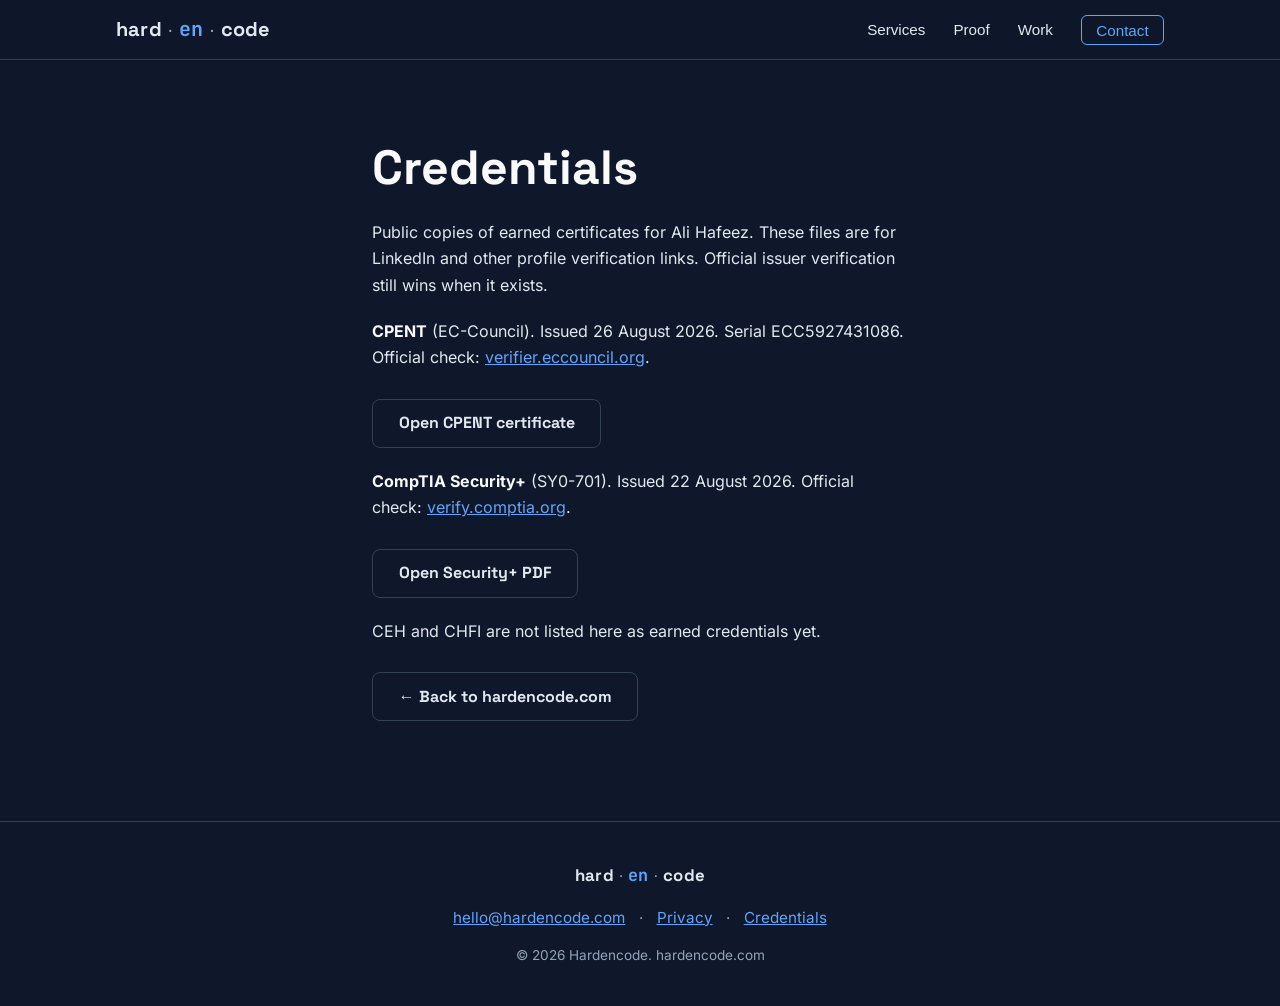
==== credentials/index.html @ 601f2bc2 "feat: publish CPENT and Security+ certificate copies under /credentials/" ====
<!DOCTYPE html>
<html lang="en-US">
<head>
<meta charset="UTF-8">
<meta name="viewport" content="width=device-width, initial-scale=1">
<title>Credentials | Hardencode</title>
<meta name="description" content="Public copies of Ali Hafeez's earned security certificates: EC-Council CPENT and CompTIA Security+.">
<link rel="canonical" href="https://hardencode.com/credentials/">
<meta name="robots" content="index, follow">
<link rel="icon" href="/icons/favicon.ico" sizes="32x32">
<link rel="apple-touch-icon" href="/icons/apple-touch-icon.png">
<link rel="manifest" href="/site.webmanifest">
<meta name="theme-color" content="#0f172a">
<link rel="stylesheet" href="/styles.min.css">
</head>
<body>

<header class="nav" id="top">
  <nav class="nav-inner" aria-label="Main">
    <a class="logo" href="/" aria-label="Hardencode home">
      <span class="logo-hard">hard</span><span class="logo-dot">&nbsp;·&nbsp;</span><span class="logo-en">en</span><span class="logo-dot">&nbsp;·&nbsp;</span><span class="logo-code">code</span>
    </a>
    <ul class="nav-links nav-links-static">
      <li><a href="/#services">Services</a></li>
      <li><a href="/#proof">Proof</a></li>
      <li><a href="/#work">Work</a></li>
      <li><a href="/#contact" class="nav-cta">Contact</a></li>
    </ul>
  </nav>
</header>

<main>
  <section class="page">
    <div class="container container-narrow">
      <h1>Credentials</h1>
      <p>Public copies of earned certificates for Ali Hafeez. These files are for LinkedIn and other profile verification links. Official issuer verification still wins when it exists.</p>
      <p><strong>CPENT</strong> (EC-Council). Issued 26 August 2026. Serial ECC5927431086. Official check: <a href="https://verifier.eccouncil.org/">verifier.eccouncil.org</a>.</p>
      <p><a class="btn btn-ghost" href="/credentials/cpent.png">Open CPENT certificate</a></p>
      <p><strong>CompTIA Security+</strong> (SY0-701). Issued 22 August 2026. Official check: <a href="https://verify.comptia.org">verify.comptia.org</a>.</p>
      <p><a class="btn btn-ghost" href="/credentials/comptia-security-plus.pdf">Open Security+ PDF</a></p>
      <p>CEH and CHFI are not listed here as earned credentials yet.</p>
      <p><a class="btn btn-ghost" href="/">&larr; Back to hardencode.com</a></p>
    </div>
  </section>
</main>

<footer class="footer">
  <div class="container footer-inner">
    <a class="logo logo-small" href="/" aria-label="Hardencode home">
      <span class="logo-hard">hard</span><span class="logo-dot">&nbsp;·&nbsp;</span><span class="logo-en">en</span><span class="logo-dot">&nbsp;·&nbsp;</span><span class="logo-code">code</span>
    </a>
    <p class="footer-links">
      <a href="mailto:hello@hardencode.com">hello@hardencode.com</a>
      <span class="footer-sep" aria-hidden="true">·</span>
      <a href="/privacy.html">Privacy</a>
      <span class="footer-sep" aria-hidden="true">·</span>
      <a href="/credentials/">Credentials</a>
    </p>
    <p class="footer-copy">&copy; 2026 Hardencode. hardencode.com</p>
  </div>
</footer>

</body>
</html>
---- styles.min.css ----
@font-face{font-family:Space Grotesk;font-style:normal;font-weight:400;font-display:swap;src:url(/fonts/space-grotesk-v22-latin-regular.woff2) format("woff2")}@font-face{font-family:Space Grotesk;font-style:normal;font-weight:700;font-display:swap;src:url(/fonts/space-grotesk-v22-latin-700.woff2) format("woff2")}@font-face{font-family:Inter;font-style:normal;font-weight:400;font-display:swap;src:url(/fonts/inter-v20-latin-regular.woff2) format("woff2")}@font-face{font-family:Inter;font-style:normal;font-weight:500;font-display:swap;src:url(/fonts/inter-v20-latin-500.woff2) format("woff2")}@font-face{font-family:Inter;font-style:normal;font-weight:700;font-display:swap;src:url(/fonts/inter-v20-latin-700.woff2) format("woff2")}@font-face{font-family:JetBrains Mono;font-style:normal;font-weight:700;font-display:optional;src:url(/fonts/jetbrains-mono-v24-latin-700.woff2) format("woff2")}:root{--navy: #0f172a;--slate: #1e293b;--offwhite: #f8fafc;--light: #e2e8f0;--muted: #94a3b8;--blue: #3b82f6;--blue-bright: #60a5fa;--blue-deep: #2563eb;--blue-ink: #1d4ed8;--green: #22c55e;--border: #334155;--font-heading: "Space Grotesk", "Segoe UI", Arial, sans-serif;--font-body: "Inter", "Segoe UI", Arial, sans-serif;--font-mono: "JetBrains Mono", Consolas, monospace}*{margin:0;padding:0;box-sizing:border-box}html{scroll-behavior:smooth;scroll-padding-top:4.5rem}body{font-family:var(--font-body);background:var(--navy);color:var(--light);line-height:1.65;-webkit-font-smoothing:antialiased}h1,h2,h3{font-family:var(--font-heading);font-weight:700;line-height:1.15}a{color:var(--blue-bright)}a:hover{color:#93c5fd}strong{color:inherit}.container{max-width:68rem;margin:0 auto;padding:0 1.25rem}.container-narrow{max-width:36rem}.logo{font-size:1.25rem;text-decoration:none;white-space:nowrap;letter-spacing:.01em}.logo-hard,.logo-code{font-family:var(--font-heading);font-weight:700;color:var(--light)}.logo-en{font-family:var(--font-mono);font-weight:700;color:var(--blue-bright)}.logo-dot{font-family:var(--font-heading);font-weight:400;color:var(--muted)}.logo-small{font-size:1.05rem}.nav{position:sticky;top:0;z-index:50;background:#0f172aeb;backdrop-filter:blur(8px);border-bottom:1px solid var(--border)}.nav-inner{max-width:68rem;margin:0 auto;padding:.8rem 1.25rem;display:flex;align-items:center;justify-content:space-between;gap:1rem}.nav-links{display:flex;align-items:center;gap:1.75rem;list-style:none}.nav-links a{color:var(--light);text-decoration:none;font-size:.95rem;font-weight:500}.nav-links a:hover{color:var(--blue-bright)}.nav-links .nav-cta{color:var(--blue-bright);border:1px solid var(--blue-bright);border-radius:6px;padding:.35rem .9rem}.nav-links .nav-cta:hover{color:var(--navy);background:var(--blue-bright);border-color:var(--blue-bright)}.nav-toggle{display:none;flex-direction:column;gap:5px;background:none;border:0;padding:.4rem;cursor:pointer}.nav-toggle span{display:block;width:22px;height:2px;background:var(--light);transition:transform .2s,opacity .2s}.nav-toggle[aria-expanded=true] span:nth-child(1){transform:translateY(7px) rotate(45deg)}.nav-toggle[aria-expanded=true] span:nth-child(2){opacity:0}.nav-toggle[aria-expanded=true] span:nth-child(3){transform:translateY(-7px) rotate(-45deg)}.hero{padding:6.5rem 0 5.5rem;background:radial-gradient(ellipse 70% 55% at 75% 10%,rgba(59,130,246,.14),transparent),var(--navy)}.hero-grid{display:grid;grid-template-columns:1.15fr 1fr;gap:3rem;align-items:start}.hero-visual{min-height:17.5rem}.term{background:#0b1120;border:1px solid var(--border);border-radius:12px;overflow:hidden;box-shadow:0 20px 50px #00000073;font-family:var(--font-mono);font-size:.82rem;min-height:17.5rem}.term-bar{display:flex;align-items:center;gap:.45rem;background:var(--slate);border-bottom:1px solid var(--border);padding:.6rem .9rem}.term-bar span{width:11px;height:11px;border-radius:50%;background:var(--border)}.term-bar p{margin-left:.5rem;color:var(--muted);font-size:.75rem}.term-body{padding:1.1rem 1.2rem 1.3rem;line-height:2}.term-body p{color:var(--light);white-space:nowrap}.t-prompt{color:var(--blue-bright);font-weight:700;margin-right:.4rem}.t-line{color:var(--muted);padding-left:1.1rem}.t-warn{color:#fbbf24;margin-left:.5rem}.t-ok{color:var(--green);margin-left:.5rem;font-weight:700}.t-cursor{display:inline-block;width:.55em;height:1.1em;margin-left:.3rem;vertical-align:text-bottom;background:var(--blue-bright);animation:blink 1.1s steps(1) infinite}@keyframes blink{50%{opacity:0}}@media(prefers-reduced-motion:reduce){.t-cursor{animation:none}}.hero-kicker{font-family:var(--font-mono);font-weight:700;font-size:.85rem;color:var(--blue-bright);letter-spacing:.08em;margin-bottom:1.25rem}.hero h1{font-size:clamp(2.3rem,6vw,4rem);color:var(--offwhite);margin-bottom:1.25rem;min-height:2.5em}.hero-sub{font-size:1.2rem;color:var(--muted);max-width:38rem;margin-bottom:2.25rem}.hero-sub strong{color:var(--light)}.btn{display:inline-flex;align-items:center;justify-content:center;font-family:var(--font-heading);font-weight:700;font-size:1rem;line-height:1.25;text-decoration:none;border-radius:8px;border:1px solid transparent;padding:.85rem 1.6rem;transition:background .15s,color .15s,border-color .15s}.btn-primary{background:var(--blue-deep);border-color:var(--blue-deep);color:#fff}.btn-primary:hover{background:var(--blue-bright);border-color:var(--blue-bright);color:var(--navy)}.btn-ghost{border-color:var(--border);color:var(--light);background:transparent;cursor:pointer}.btn-ghost:hover{border-color:var(--blue-bright);color:var(--blue-bright)}.hero-actions{display:flex;flex-wrap:wrap;align-items:center;gap:.75rem 1rem}.hero-or{color:var(--muted);font-size:.95rem}.btn-block{width:100%;cursor:pointer}.btn:disabled{opacity:.65;cursor:wait}.text-link{background:none;border:0;padding:0;color:var(--blue-bright);font:inherit;cursor:pointer;text-decoration:underline;text-underline-offset:.15em}.text-link:hover{color:#93c5fd}.banner{background:var(--slate);border-top:1px solid var(--border);border-bottom:1px solid var(--border);padding:1.4rem 0}.banner p{font-family:var(--font-mono);font-weight:700;font-size:clamp(.9rem,2.4vw,1.15rem);text-align:center;color:var(--light);display:flex;flex-wrap:wrap;justify-content:center;gap:.4rem 1.1rem}.banner .banner-tail{color:var(--blue-bright)}section h2{font-size:clamp(1.7rem,4vw,2.4rem);color:var(--offwhite);margin-bottom:2.25rem}.services{padding:5rem 0}.cards{display:grid;grid-template-columns:repeat(auto-fit,minmax(17rem,1fr));gap:1.5rem}.card{background:var(--slate);border:1px solid var(--border);border-radius:12px;padding:1.75rem}.card-tag{font-family:var(--font-mono);font-weight:700;font-size:.75rem;letter-spacing:.1em;text-transform:uppercase;color:var(--blue-bright);margin-bottom:.9rem}.card h3{font-size:1.3rem;color:var(--offwhite);margin-bottom:.8rem}.card p{color:var(--muted);font-size:.98rem}.card p strong{color:var(--light)}.card-points{list-style:none;margin-top:1rem;display:grid;gap:.55rem}.card-points li{color:var(--muted);font-size:.95rem;padding-left:1.2rem;position:relative}.card-points li:before{content:"\203a";position:absolute;left:0;color:var(--blue-bright);font-weight:700}.card-points li strong{color:var(--light)}.proof{background:var(--offwhite);color:var(--navy);padding:5rem 0}.proof h2{color:var(--navy)}.proof a{color:var(--blue-ink)}.proof a:hover{color:#1e40af}.proof-grid{list-style:none;display:grid;grid-template-columns:repeat(3,1fr);gap:1.1rem 1.5rem;font-size:1.02rem}.proof-grid li{display:flex;align-items:flex-start;gap:.6rem;background:#fff;border:1px solid #e2e8f0;border-radius:10px;padding:.9rem 1.1rem;color:var(--navy)}.proof-grid li strong{color:var(--navy)}.founder-note{margin-top:2.25rem;color:#475569;font-size:1rem;max-width:46rem}.founder-note strong{color:var(--navy)}.check{color:var(--green);font-weight:700;flex-shrink:0}.work{padding:5rem 0;background:var(--navy)}.case-list{display:grid;gap:1.5rem}.case{background:var(--slate);border:1px solid var(--border);border-radius:12px;padding:2rem}.case h3{font-size:1.4rem;color:var(--offwhite);margin-bottom:.8rem}.case p{color:var(--muted);max-width:52rem}.case p strong{color:var(--light)}.tech{list-style:none;display:flex;flex-wrap:wrap;gap:.5rem;margin-top:1.2rem}.tech li{font-family:var(--font-mono);font-weight:700;font-size:.78rem;color:var(--blue-bright);background:#3b82f61a;border:1px solid rgba(59,130,246,.35);border-radius:999px;padding:.25rem .75rem}.section-anchor{position:relative;top:0;height:0;width:0;overflow:hidden}.contact{background:var(--slate);border-top:1px solid var(--border);padding:5rem 0;text-align:center}.contact-lead{color:var(--light);font-family:var(--font-heading);font-size:clamp(1.15rem,3vw,1.45rem);font-weight:700;margin:0 auto 2rem;max-width:36rem}.query-form{position:relative;text-align:left;margin:0 auto}.field{margin-bottom:1.1rem}.field label{display:block;font-size:.9rem;font-weight:500;color:var(--muted);margin-bottom:.4rem}.field input,.field textarea{width:100%;font:inherit;color:var(--offwhite);background:var(--navy);border:1px solid var(--border);border-radius:8px;padding:.75rem .9rem;outline:none;transition:border-color .15s}.field input::placeholder,.field textarea::placeholder{color:#64748b}.field input:focus,.field textarea:focus{border-color:var(--blue-bright)}.field textarea{resize:vertical;min-height:8rem}.hp{position:absolute;left:-10000px;width:1px;height:1px;overflow:hidden}.form-status{min-height:1.4em;margin-top:1rem;font-size:.95rem;color:var(--muted);text-align:center}.form-status-ok{color:var(--green)}.form-status-error{color:#f87171}.contact-secondary{margin-top:2rem;padding-top:1.75rem;border-top:1px solid var(--border)}.contact-or{font-family:var(--font-heading);font-weight:700;font-size:1.05rem;color:var(--light);margin-bottom:.85rem}.contact-secondary .btn-ghost{width:100%}.booking-modal{position:fixed;top:50%;left:50%;transform:translate(-50%,-50%);margin:0;border:1px solid #e2e8f0;padding:0;width:min(26rem,calc(100vw - 1.5rem));height:min(calc(34rem + 100px),calc(100dvh - 2rem));max-width:calc(100vw - 1.5rem);max-height:calc(100dvh - 2rem);background:#fff;color:#0f172a;color-scheme:light;border-radius:12px;overflow:hidden}.booking-modal::backdrop{background:#0f172a8c}.booking-close{position:absolute;top:.45rem;right:.45rem;z-index:2;width:2rem;height:2rem;display:grid;place-items:center;font:inherit;font-size:1.35rem;line-height:1;color:#64748b;background:#fff;border:1px solid #e2e8f0;border-radius:6px;cursor:pointer}.booking-close:hover{color:#0f172a;border-color:var(--blue-bright)}.booking{margin:0;width:100%;height:100%;background:#fff}.booking iframe{display:block;width:100%;height:100%;border:0;background:#fff;color-scheme:light}.footer{background:var(--navy);border-top:1px solid var(--border);padding:2.5rem 0}.footer-inner{display:flex;flex-direction:column;align-items:center;gap:.9rem;text-align:center}.footer-links{font-size:.95rem}.footer-sep{color:var(--muted);margin:0 .6rem}.footer-copy{color:var(--muted);font-size:.85rem}.page{padding:5rem 0;min-height:55vh}.page h1{font-size:clamp(2rem,5vw,3rem);color:var(--offwhite);margin-bottom:1.5rem}.page p{margin-bottom:1.25rem;color:var(--light)}.page p strong{color:var(--offwhite)}.page .btn{margin-top:.5rem}.page-404{text-align:center}@media(max-width:980px){.hero-grid{grid-template-columns:1fr;gap:2.5rem}.hero-visual{max-width:30rem}.proof-grid{grid-template-columns:repeat(2,1fr)}}@media(max-width:720px){.nav-toggle{display:flex}.nav-links{display:none;position:absolute;top:100%;left:0;right:0;flex-direction:column;align-items:stretch;gap:0;background:var(--slate);border-bottom:1px solid var(--border);padding:.5rem 0}.nav-links.open{display:flex}.nav-links li a{display:block;padding:.85rem 1.5rem}.nav-links .nav-cta{border:0;border-radius:0;padding:.85rem 1.5rem}.nav-links-static{display:none}.hero{padding:4.5rem 0 4rem}.proof-grid{grid-template-columns:1fr}.case{padding:1.5rem}.hero-actions{flex-direction:column;align-items:flex-start}.booking-modal{width:calc(100vw - 1rem);height:min(calc(34rem + 100px),calc(100dvh - 1rem))}}
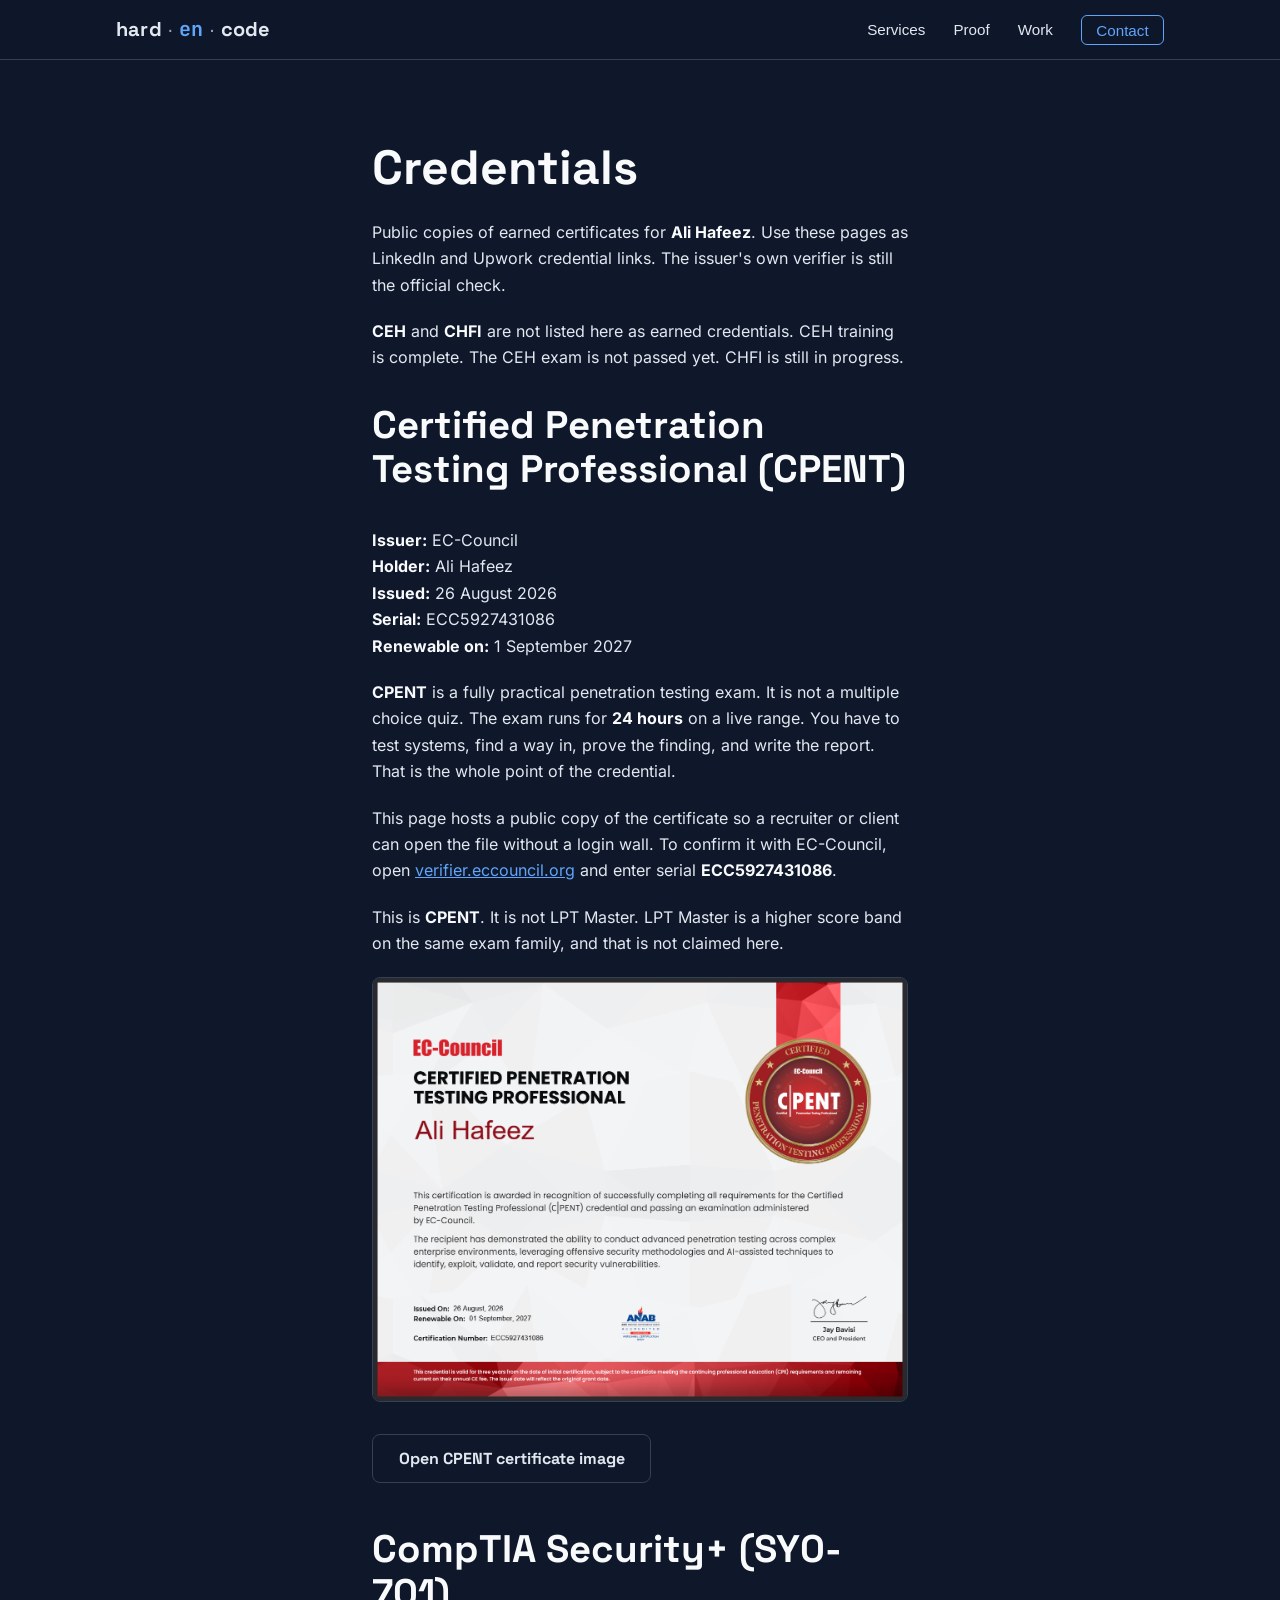
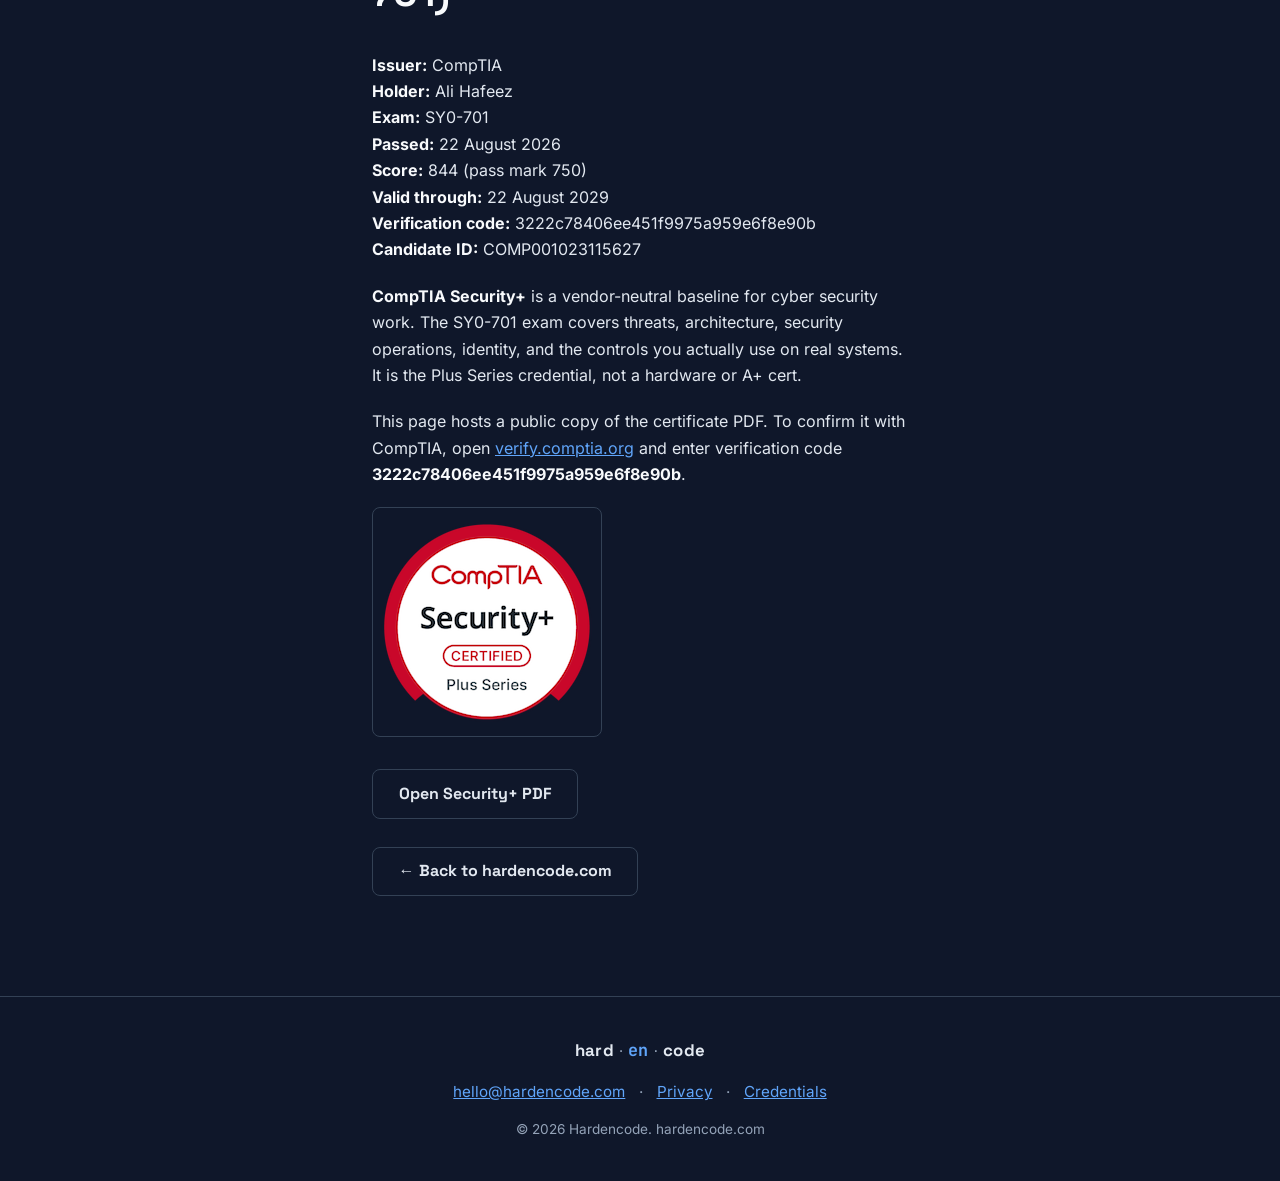
==== commit 352478ea: "feat: detailed credentials page with CSP-safe stylesheet Co-authored-by: Cursor <cursoragent@cursor." ====
--- a/credentials/index.html
+++ b/credentials/index.html
@@ -4,7 +4,7 @@
 <meta charset="UTF-8">
 <meta name="viewport" content="width=device-width, initial-scale=1">
 <title>Credentials | Hardencode</title>
-<meta name="description" content="Public copies of Ali Hafeez's earned security certificates: EC-Council CPENT and CompTIA Security+.">
+<meta name="description" content="Public copies of Ali Hafeez's earned security certificates: EC-Council CPENT and CompTIA Security+ (SY0-701).">
 <link rel="canonical" href="https://hardencode.com/credentials/">
 <meta name="robots" content="index, follow">
 <link rel="icon" href="/icons/favicon.ico" sizes="32x32">
@@ -12,6 +12,7 @@
 <link rel="manifest" href="/site.webmanifest">
 <meta name="theme-color" content="#0f172a">
 <link rel="stylesheet" href="/styles.min.css">
+<link rel="stylesheet" href="/credentials/credentials.css">
 </head>
 <body>
 
@@ -33,12 +34,35 @@
   <section class="page">
     <div class="container container-narrow">
       <h1>Credentials</h1>
-      <p>Public copies of earned certificates for Ali Hafeez. These files are for LinkedIn and other profile verification links. Official issuer verification still wins when it exists.</p>
-      <p><strong>CPENT</strong> (EC-Council). Issued 26 August 2026. Serial ECC5927431086. Official check: <a href="https://verifier.eccouncil.org/">verifier.eccouncil.org</a>.</p>
-      <p><a class="btn btn-ghost" href="/credentials/cpent.png">Open CPENT certificate</a></p>
-      <p><strong>CompTIA Security+</strong> (SY0-701). Issued 22 August 2026. Official check: <a href="https://verify.comptia.org">verify.comptia.org</a>.</p>
-      <p><a class="btn btn-ghost" href="/credentials/comptia-security-plus.pdf">Open Security+ PDF</a></p>
-      <p>CEH and CHFI are not listed here as earned credentials yet.</p>
+      <p>Public copies of earned certificates for <strong>Ali Hafeez</strong>. Use these pages as LinkedIn and Upwork credential links. The issuer's own verifier is still the official check.</p>
+      <p><strong>CEH</strong> and <strong>CHFI</strong> are not listed here as earned credentials. CEH training is complete. The CEH exam is not passed yet. CHFI is still in progress.</p>
+
+      <h2 id="cpent">Certified Penetration Testing Professional (CPENT)</h2>
+      <p><strong>Issuer:</strong> EC-Council<br>
+      <strong>Holder:</strong> Ali Hafeez<br>
+      <strong>Issued:</strong> 26 August 2026<br>
+      <strong>Serial:</strong> ECC5927431086<br>
+      <strong>Renewable on:</strong> 1 September 2027</p>
+      <p><strong>CPENT</strong> is a fully practical penetration testing exam. It is not a multiple choice quiz. The exam runs for <strong>24 hours</strong> on a live range. You have to test systems, find a way in, prove the finding, and write the report. That is the whole point of the credential.</p>
+      <p>This page hosts a public copy of the certificate so a recruiter or client can open the file without a login wall. To confirm it with EC-Council, open <a href="https://verifier.eccouncil.org/">verifier.eccouncil.org</a> and enter serial <strong>ECC5927431086</strong>.</p>
+      <p>This is <strong>CPENT</strong>. It is not LPT Master. LPT Master is a higher score band on the same exam family, and that is not claimed here.</p>
+      <img class="cred-frame" src="/credentials/cpent.png" alt="EC-Council CPENT certificate issued to Ali Hafeez on 26 August 2026, serial ECC5927431086">
+      <p class="cred-actions"><a class="btn btn-ghost" href="/credentials/cpent.png">Open CPENT certificate image</a></p>
+
+      <h2 id="security-plus">CompTIA Security+ (SY0-701)</h2>
+      <p><strong>Issuer:</strong> CompTIA<br>
+      <strong>Holder:</strong> Ali Hafeez<br>
+      <strong>Exam:</strong> SY0-701<br>
+      <strong>Passed:</strong> 22 August 2026<br>
+      <strong>Score:</strong> 844 (pass mark 750)<br>
+      <strong>Valid through:</strong> 22 August 2029<br>
+      <strong>Verification code:</strong> 3222c78406ee451f9975a959e6f8e90b<br>
+      <strong>Candidate ID:</strong> COMP001023115627</p>
+      <p><strong>CompTIA Security+</strong> is a vendor-neutral baseline for cyber security work. The SY0-701 exam covers threats, architecture, security operations, identity, and the controls you actually use on real systems. It is the Plus Series credential, not a hardware or A+ cert.</p>
+      <p>This page hosts a public copy of the certificate PDF. To confirm it with CompTIA, open <a href="https://verify.comptia.org">verify.comptia.org</a> and enter verification code <strong>3222c78406ee451f9975a959e6f8e90b</strong>.</p>
+      <img class="cred-frame" src="/credentials/comptia-security-plus.png" alt="CompTIA Security+ certificate issued to Ali Hafeez, exam SY0-701">
+      <p class="cred-actions"><a class="btn btn-ghost" href="/credentials/comptia-security-plus.pdf">Open Security+ PDF</a></p>
+
       <p><a class="btn btn-ghost" href="/">&larr; Back to hardencode.com</a></p>
     </div>
   </section>
--- a/credentials/credentials.css
+++ b/credentials/credentials.css
@@ -0,0 +1,6 @@
+.page h2 { margin-top: 2.75rem; }
+.page h2:first-of-type { margin-top: 2rem; }
+.cred-frame { max-width: 100%; height: auto; border: 1px solid #334155; border-radius: 8px; margin: 1rem 0 1.5rem; display: block; }
+.cred-actions { display: flex; flex-wrap: wrap; gap: 0.75rem 1rem; margin: 1.25rem 0 0.5rem; }
+.page ul { margin: 0 0 1.25rem 1.2rem; color: var(--light, #e2e8f0); }
+.page li { margin-bottom: 0.45rem; }
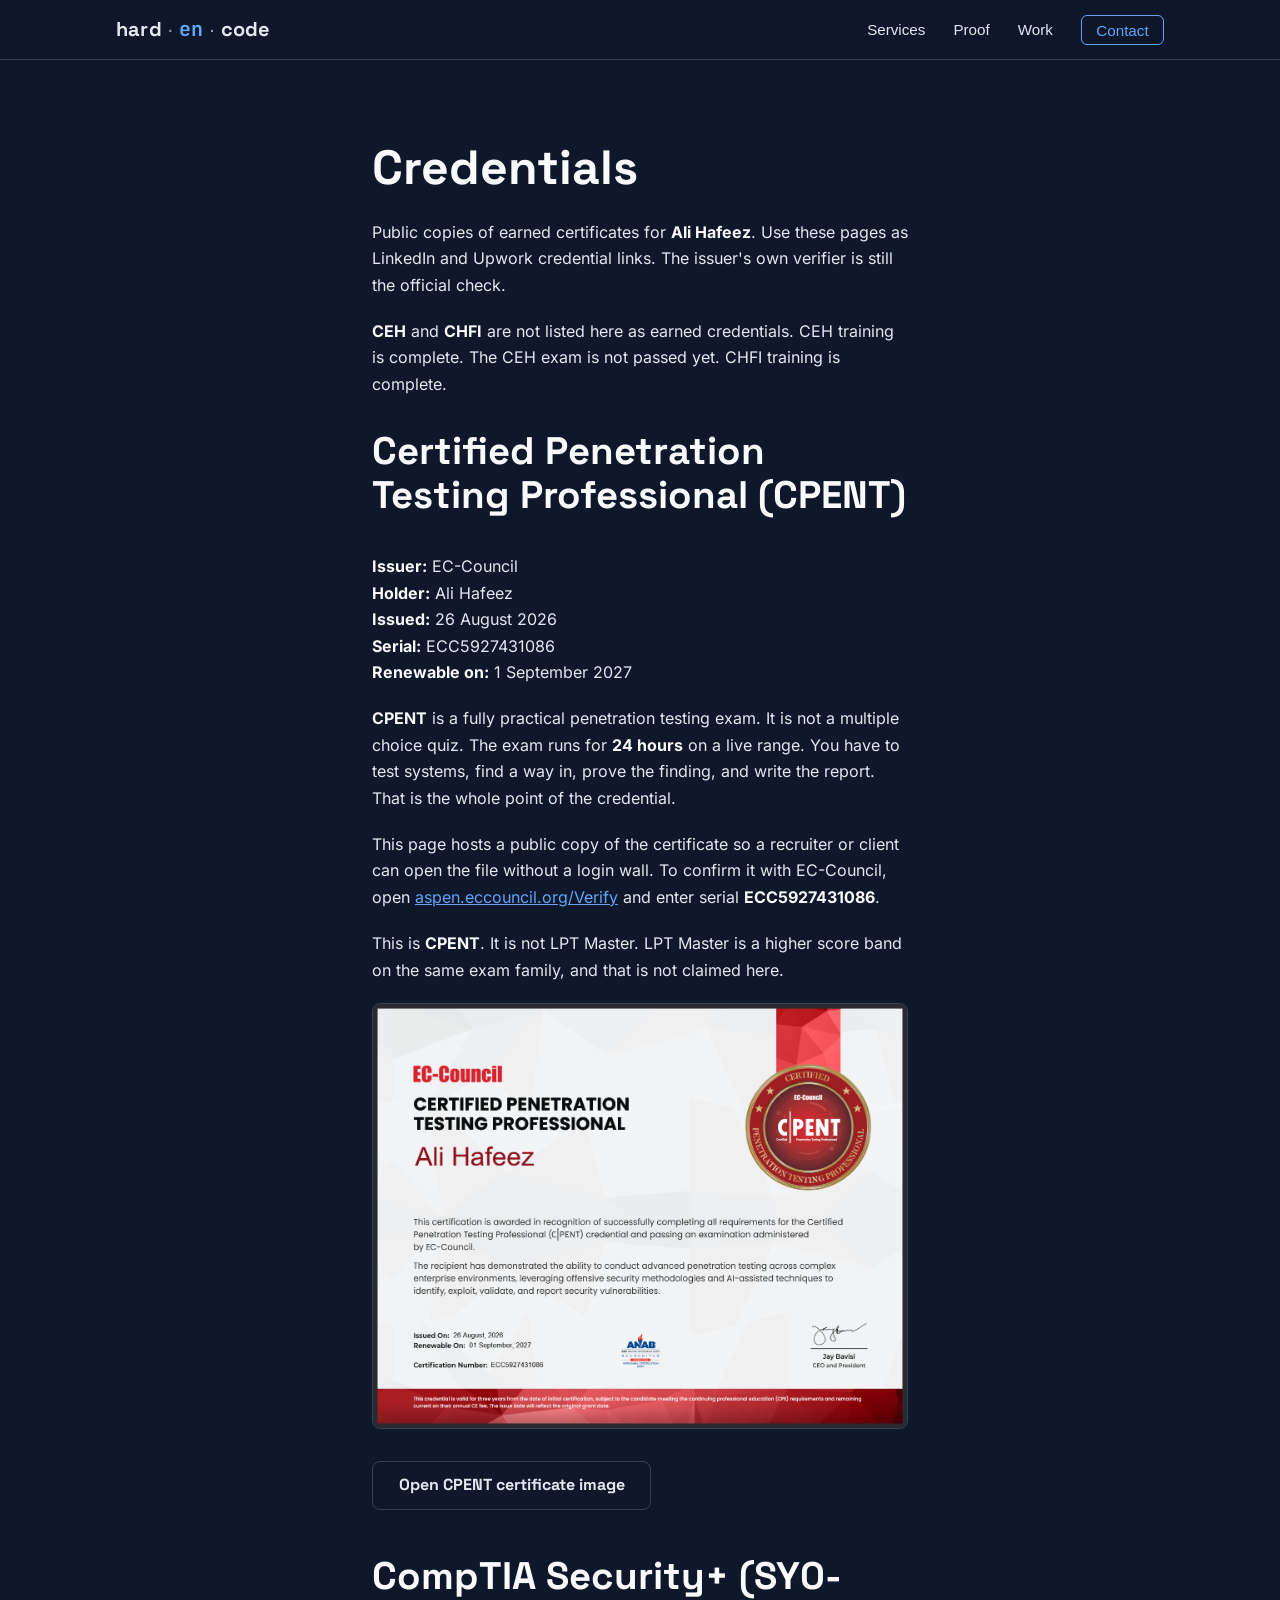
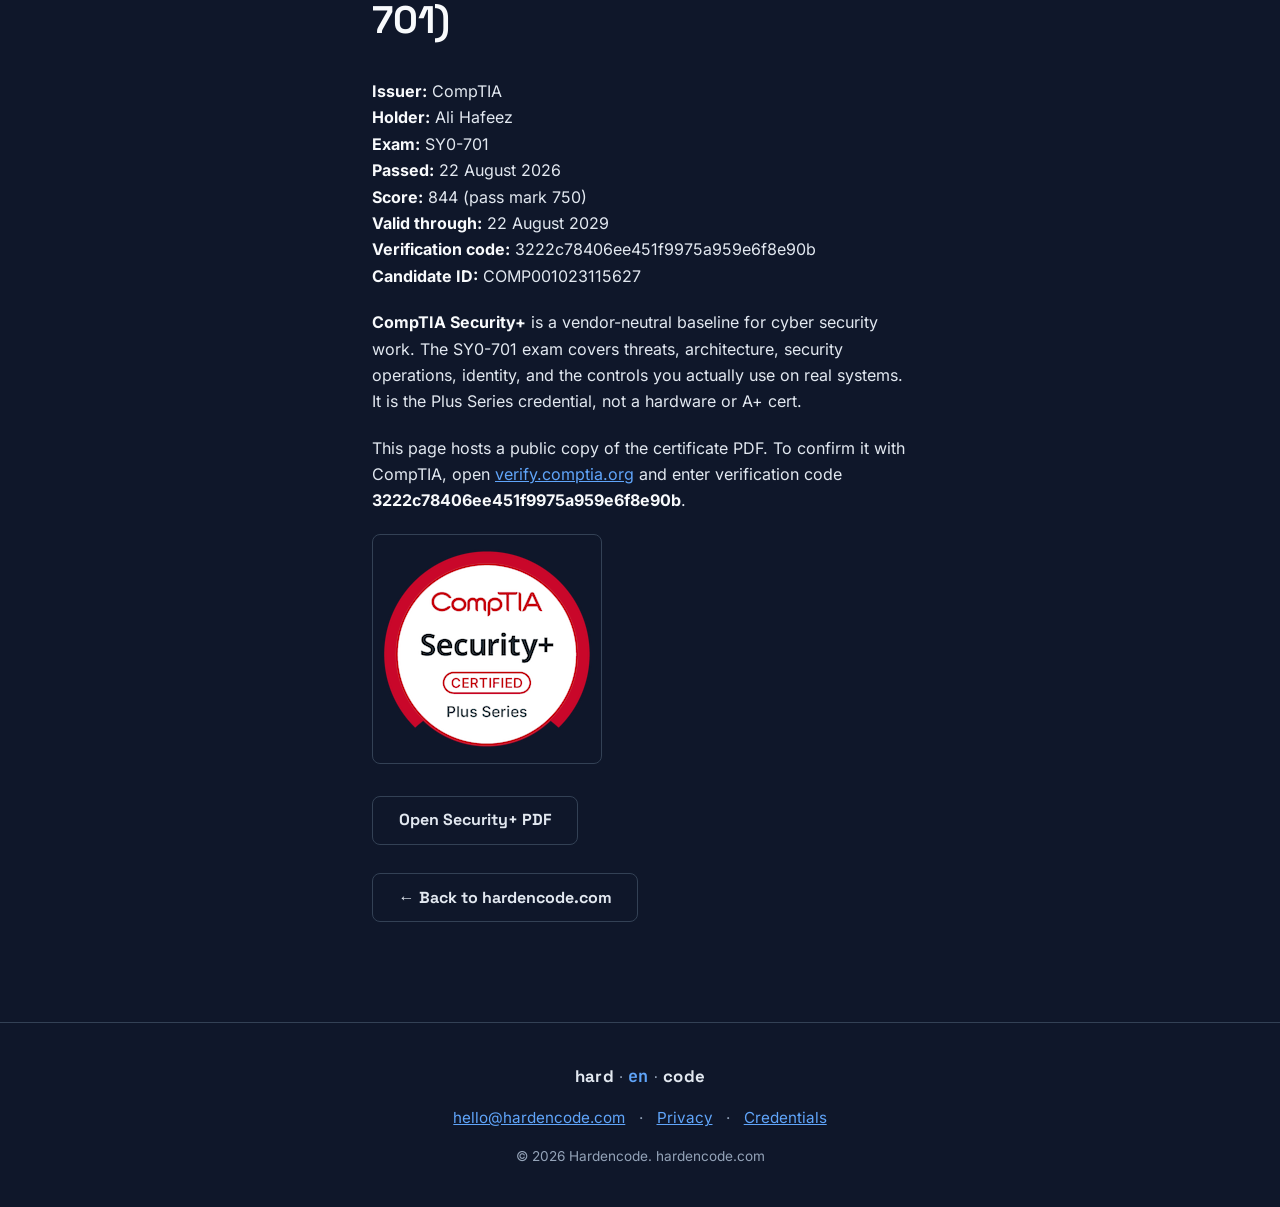
==== commit 8b8d9644: "fix: point CPENT verify to Aspen and mark CHFI training complete. Co-authored-by: Cursor <cursoragen" ====
--- a/credentials/index.html
+++ b/credentials/index.html
@@ -35,7 +35,7 @@
     <div class="container container-narrow">
       <h1>Credentials</h1>
       <p>Public copies of earned certificates for <strong>Ali Hafeez</strong>. Use these pages as LinkedIn and Upwork credential links. The issuer's own verifier is still the official check.</p>
-      <p><strong>CEH</strong> and <strong>CHFI</strong> are not listed here as earned credentials. CEH training is complete. The CEH exam is not passed yet. CHFI is still in progress.</p>
+      <p><strong>CEH</strong> and <strong>CHFI</strong> are not listed here as earned credentials. CEH training is complete. The CEH exam is not passed yet. CHFI training is complete.</p>
 
       <h2 id="cpent">Certified Penetration Testing Professional (CPENT)</h2>
       <p><strong>Issuer:</strong> EC-Council<br>
@@ -44,10 +44,10 @@
       <strong>Serial:</strong> ECC5927431086<br>
       <strong>Renewable on:</strong> 1 September 2027</p>
       <p><strong>CPENT</strong> is a fully practical penetration testing exam. It is not a multiple choice quiz. The exam runs for <strong>24 hours</strong> on a live range. You have to test systems, find a way in, prove the finding, and write the report. That is the whole point of the credential.</p>
-      <p>This page hosts a public copy of the certificate so a recruiter or client can open the file without a login wall. To confirm it with EC-Council, open <a href="https://verifier.eccouncil.org/">verifier.eccouncil.org</a> and enter serial <strong>ECC5927431086</strong>.</p>
+      <p>This page hosts a public copy of the certificate so a recruiter or client can open the file without a login wall. To confirm it with EC-Council, open <a href="https://aspen.eccouncil.org/Verify" target="_blank" rel="noopener">aspen.eccouncil.org/Verify</a> and enter serial <strong>ECC5927431086</strong>.</p>
       <p>This is <strong>CPENT</strong>. It is not LPT Master. LPT Master is a higher score band on the same exam family, and that is not claimed here.</p>
       <img class="cred-frame" src="/credentials/cpent.png" alt="EC-Council CPENT certificate issued to Ali Hafeez on 26 August 2026, serial ECC5927431086">
-      <p class="cred-actions"><a class="btn btn-ghost" href="/credentials/cpent.png">Open CPENT certificate image</a></p>
+      <p class="cred-actions"><a class="btn btn-ghost" href="/credentials/cpent.png" target="_blank" rel="noopener">Open CPENT certificate image</a></p>
 
       <h2 id="security-plus">CompTIA Security+ (SY0-701)</h2>
       <p><strong>Issuer:</strong> CompTIA<br>
@@ -59,9 +59,9 @@
       <strong>Verification code:</strong> 3222c78406ee451f9975a959e6f8e90b<br>
       <strong>Candidate ID:</strong> COMP001023115627</p>
       <p><strong>CompTIA Security+</strong> is a vendor-neutral baseline for cyber security work. The SY0-701 exam covers threats, architecture, security operations, identity, and the controls you actually use on real systems. It is the Plus Series credential, not a hardware or A+ cert.</p>
-      <p>This page hosts a public copy of the certificate PDF. To confirm it with CompTIA, open <a href="https://verify.comptia.org">verify.comptia.org</a> and enter verification code <strong>3222c78406ee451f9975a959e6f8e90b</strong>.</p>
+      <p>This page hosts a public copy of the certificate PDF. To confirm it with CompTIA, open <a href="https://verify.comptia.org" target="_blank" rel="noopener">verify.comptia.org</a> and enter verification code <strong>3222c78406ee451f9975a959e6f8e90b</strong>.</p>
       <img class="cred-frame" src="/credentials/comptia-security-plus.png" alt="CompTIA Security+ certificate issued to Ali Hafeez, exam SY0-701">
-      <p class="cred-actions"><a class="btn btn-ghost" href="/credentials/comptia-security-plus.pdf">Open Security+ PDF</a></p>
+      <p class="cred-actions"><a class="btn btn-ghost" href="/credentials/comptia-security-plus.pdf" target="_blank" rel="noopener">Open Security+ PDF</a></p>
 
       <p><a class="btn btn-ghost" href="/">&larr; Back to hardencode.com</a></p>
     </div>
